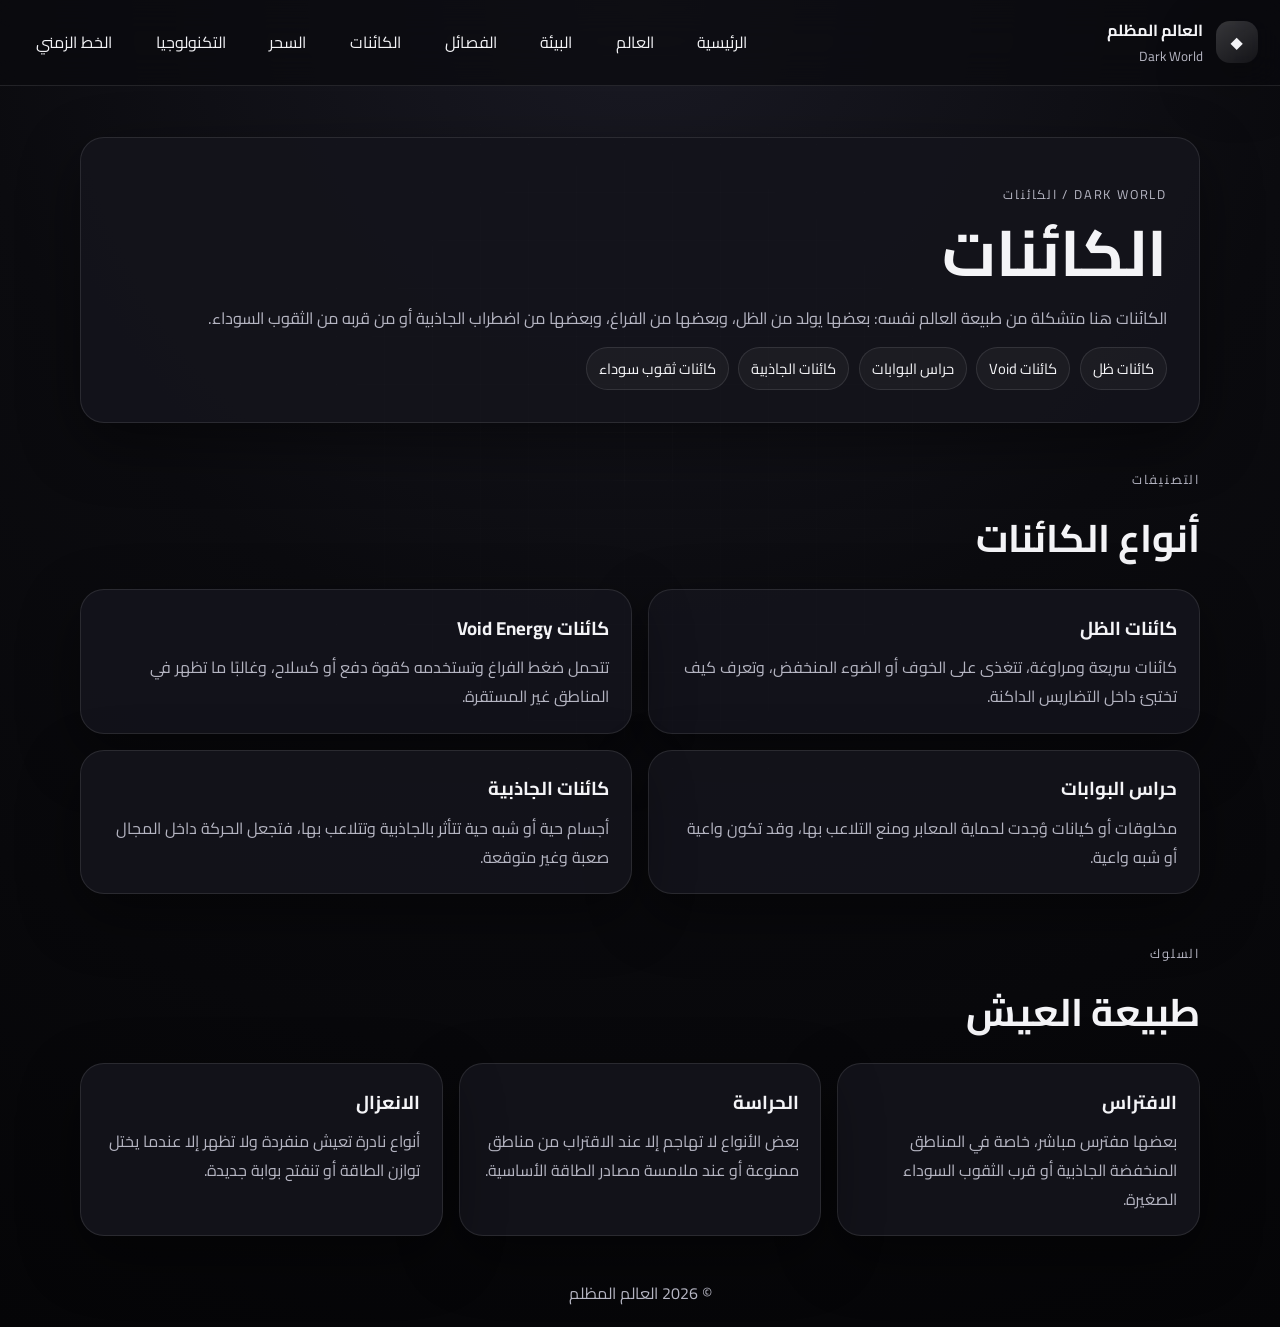
==== pages/creatures.html @ 17aea0c6 "Add creatures page for Dark World" ====
<!DOCTYPE html>
<html lang="ar" dir="rtl">
<head>
  <meta charset="UTF-8" />
  <meta name="viewport" content="width=device-width, initial-scale=1.0" />
  <title>الكائنات | Dark World</title>
  <meta name="description" content="أنواع الكائنات التي تعيش في العالم المظلم وبيئاتها وطبيعتها وخطورتها." />
  <link rel="preconnect" href="https://fonts.googleapis.com">
  <link rel="preconnect" href="https://fonts.gstatic.com" crossorigin>
  <link href="https://fonts.googleapis.com/css2?family=Cairo:wght@400;600;700;800&display=swap" rel="stylesheet">
  <link rel="stylesheet" href="../styles.css" />
</head>
<body>
  <div class="bg-grid"></div>
  <header class="site-header">
    <a class="brand" href="../index.html"><span class="brand-mark">◆</span><span><strong>العالم المظلم</strong><small>Dark World</small></span></a>
    <button class="menu-btn" id="menuBtn" aria-label="فتح القائمة" aria-expanded="false">☰</button>
    <nav class="nav" id="nav">
      <a href="../index.html">الرئيسية</a><a href="world.html">العالم</a><a href="environment.html">البيئة</a><a href="factions.html">الفصائل</a><a href="creatures.html">الكائنات</a><a href="magic.html">السحر</a><a href="technology.html">التكنولوجيا</a><a href="timeline.html">الخط الزمني</a>
    </nav>
  </header>
  <main>
    <section class="page-hero"><div class="hero-copy"><p class="eyebrow">Dark World / الكائنات</p><h1>الكائنات</h1><p class="page-subtitle">الكائنات هنا متشكلة من طبيعة العالم نفسه: بعضها يولد من الظل، وبعضها من الفراغ، وبعضها من اضطراب الجاذبية أو من قربه من الثقوب السوداء.</p><div class="badge-list"><span class="badge">كائنات ظل</span><span class="badge">كائنات Void</span><span class="badge">حراس البوابات</span><span class="badge">كائنات الجاذبية</span><span class="badge">كائنات ثقوب سوداء</span></div></div></section>

    <section class="section">
      <div class="section-head"><p>التصنيفات</p><h2>أنواع الكائنات</h2></div>
      <div class="page-grid two">
        <article class="page-block"><h3>كائنات الظل</h3><p>كائنات سريعة ومراوغة، تتغذى على الخوف أو الضوء المنخفض، وتعرف كيف تختبئ داخل التضاريس الداكنة.</p></article>
        <article class="page-block"><h3>كائنات Void Energy</h3><p>تتحمل ضغط الفراغ وتستخدمه كقوة دفع أو كسلاح، وغالبًا ما تظهر في المناطق غير المستقرة.</p></article>
        <article class="page-block"><h3>حراس البوابات</h3><p>مخلوقات أو كيانات وُجدت لحماية المعابر ومنع التلاعب بها، وقد تكون واعية أو شبه واعية.</p></article>
        <article class="page-block"><h3>كائنات الجاذبية</h3><p>أجسام حية أو شبه حية تتأثر بالجاذبية وتتلاعب بها، فتجعل الحركة داخل المجال صعبة وغير متوقعة.</p></article>
      </div>
    </section>

    <section class="section">
      <div class="section-head"><p>السلوك</p><h2>طبيعة العيش</h2></div>
      <div class="cards three">
        <article class="card"><h3>الافتراس</h3><p>بعضها مفترس مباشر، خاصة في المناطق المنخفضة الجاذبية أو قرب الثقوب السوداء الصغيرة.</p></article>
        <article class="card"><h3>الحراسة</h3><p>بعض الأنواع لا تهاجم إلا عند الاقتراب من مناطق ممنوعة أو عند ملامسة مصادر الطاقة الأساسية.</p></article>
        <article class="card"><h3>الانعزال</h3><p>أنواع نادرة تعيش منفردة ولا تظهر إلا عندما يختل توازن الطاقة أو تنفتح بوابة جديدة.</p></article>
      </div>
    </section>
  </main>
  <footer class="footer"><p>© <span id="year"></span> العالم المظلم</p></footer>
  <script src="../script.js"></script>
</body>
</html>
---- styles.css ----
:root {
  --bg: #0b0b0f;
  --panel: rgba(20, 20, 28, 0.92);
  --panel-2: rgba(255, 255, 255, 0.04);
  --text: #f4f4f7;
  --muted: #b5b5c2;
  --line: rgba(255, 255, 255, 0.10);
  --accent: #e5e5e5;
  --shadow: 0 20px 60px rgba(0, 0, 0, 0.45);
}

* { box-sizing: border-box; }
html { scroll-behavior: smooth; }
body {
  margin: 0;
  font-family: 'Cairo', system-ui, sans-serif;
  background: radial-gradient(circle at top, #1a1a24 0%, #0b0b0f 45%, #050507 100%);
  color: var(--text);
  line-height: 1.8;
}

a { color: inherit; text-decoration: none; }
button { font: inherit; }

.bg-grid {
  position: fixed;
  inset: 0;
  pointer-events: none;
  background-image:
    linear-gradient(rgba(255,255,255,0.03) 1px, transparent 1px),
    linear-gradient(90deg, rgba(255,255,255,0.03) 1px, transparent 1px);
  background-size: 48px 48px;
  mask-image: radial-gradient(circle at center, black, transparent 85%);
  opacity: 0.4;
}

.site-header {
  position: sticky;
  top: 0;
  z-index: 20;
  display: flex;
  align-items: center;
  justify-content: space-between;
  gap: 1rem;
  padding: 1rem 1.4rem;
  backdrop-filter: blur(18px);
  background: rgba(10, 10, 14, 0.72);
  border-bottom: 1px solid var(--line);
}

.brand {
  display: inline-flex;
  align-items: center;
  gap: 0.8rem;
}
.brand strong { display: block; font-size: 1rem; }
.brand small { display: block; color: var(--muted); }
.brand-mark {
  width: 42px;
  height: 42px;
  border-radius: 14px;
  display: grid;
  place-items: center;
  background: linear-gradient(145deg, rgba(255,255,255,0.18), rgba(255,255,255,0.04));
  box-shadow: var(--shadow);
}

.nav {
  display: flex;
  align-items: center;
  gap: 1rem;
  flex-wrap: wrap;
}
.nav a, .lang-btn {
  color: var(--text);
  padding: 0.55rem 0.8rem;
  border-radius: 999px;
  border: 1px solid transparent;
}
.nav a:hover, .lang-btn:hover {
  background: var(--panel-2);
  border-color: var(--line);
}
.lang-btn, .menu-btn {
  background: rgba(255,255,255,0.04);
  color: var(--text);
  border: 1px solid var(--line);
  cursor: pointer;
}
.menu-btn { display: none; width: 42px; height: 42px; border-radius: 12px; }

main { width: min(1120px, calc(100% - 2rem)); margin: 0 auto; }
.hero {
  display: grid;
  grid-template-columns: 1.5fr 0.9fr;
  gap: 1.2rem;
  padding: 4.4rem 0 2rem;
  align-items: stretch;
}
.hero-copy, .hero-panel, .card, .contact, .timeline-item, .page-block {
  background: var(--panel);
  border: 1px solid var(--line);
  border-radius: 24px;
  box-shadow: var(--shadow);
}
.hero-copy { padding: 2rem; }
.hero-panel { padding: 1.2rem; display: grid; gap: 1rem; }
.eyebrow, .section-head p {
  text-transform: uppercase;
  letter-spacing: 0.14em;
  color: var(--muted);
  font-size: 0.8rem;
}
h1 { font-size: clamp(2.4rem, 5vw, 4.8rem); line-height: 1.08; margin: 0.2rem 0 1rem; }
.lead { color: var(--muted); font-size: 1.08rem; margin: 0 0 1.4rem; }
.hero-actions { display: flex; flex-wrap: wrap; gap: 0.8rem; }
.btn {
  display: inline-flex;
  align-items: center;
  justify-content: center;
  padding: 0.9rem 1.2rem;
  border-radius: 999px;
  border: 1px solid var(--line);
}
.btn.primary { background: var(--text); color: #09090d; font-weight: 800; }
.btn.secondary { background: rgba(255,255,255,0.04); }

.stat {
  padding: 1rem 1.1rem;
  border-radius: 18px;
  background: rgba(255,255,255,0.04);
  border: 1px solid rgba(255,255,255,0.06);
}
.stat span { color: var(--muted); font-size: 0.9rem; display: block; margin-bottom: 0.3rem; }
.stat strong { font-size: 1rem; }

.section { padding: 1rem 0 1.2rem; }
.section-head { margin-bottom: 1rem; }
.section-head h2 { margin: 0; font-size: clamp(1.6rem, 3vw, 2.5rem); }
.cards { display: grid; gap: 1rem; }
.cards.two { grid-template-columns: repeat(2, minmax(0, 1fr)); }
.cards.three { grid-template-columns: repeat(3, minmax(0, 1fr)); }
.card, .contact, .page-block { padding: 1.35rem; }
.card h3, .timeline-item h3, .page-block h3 { margin-top: 0; margin-bottom: 0.5rem; }
.card p, .timeline-item p, .contact p, .page-block p { margin: 0; color: var(--muted); }

.character { display: flex; gap: 1rem; align-items: center; }
.avatar {
  width: 56px;
  height: 56px;
  border-radius: 18px;
  display: grid;
  place-items: center;
  background: linear-gradient(145deg, #f4f4f7, #8d8d97);
  color: #0a0a0d;
  font-weight: 800;
  flex: none;
}

.timeline { display: grid; gap: 1rem; }
.timeline-item {
  display: grid;
  grid-template-columns: 70px 1fr;
  gap: 1rem;
  align-items: start;
  padding: 1.25rem;
}
.timeline-item span {
  width: 58px;
  height: 58px;
  border-radius: 18px;
  display: grid;
  place-items: center;
  background: rgba(255,255,255,0.08);
  font-weight: 800;
}

.page-hero {
  padding: 3.2rem 0 1rem;
}
.page-hero .hero-copy {
  padding: 2rem;
}
.page-subtitle {
  color: var(--muted);
  margin: 0 0 0.9rem;
  font-size: 1.02rem;
}
.page-grid {
  display: grid;
  gap: 1rem;
}
.page-grid.two {
  grid-template-columns: repeat(2, minmax(0, 1fr));
}
.page-grid.three {
  grid-template-columns: repeat(3, minmax(0, 1fr));
}
.badge-list {
  display: flex;
  flex-wrap: wrap;
  gap: 0.6rem;
  margin-top: 0.8rem;
}
.badge {
  border: 1px solid var(--line);
  background: rgba(255,255,255,0.04);
  padding: 0.45rem 0.75rem;
  border-radius: 999px;
  color: var(--text);
  font-size: 0.92rem;
}

.contact { margin: 0 0 2rem; }
.footer {
  width: min(1120px, calc(100% - 2rem));
  margin: 0 auto 1.2rem;
  color: var(--muted);
  text-align: center;
  padding-top: 0.5rem;
}

@media (max-width: 900px) {
  .hero, .cards.two, .cards.three, .page-grid.two, .page-grid.three { grid-template-columns: 1fr; }
  .site-header { flex-wrap: wrap; }
  .menu-btn { display: inline-grid; place-items: center; }
  .nav {
    display: none;
    width: 100%;
    flex-direction: column;
    align-items: stretch;
    padding-top: 0.5rem;
  }
  .nav.open { display: flex; }
  .nav a, .lang-btn { width: 100%; text-align: center; }
  main { width: min(1120px, calc(100% - 1rem)); }
}
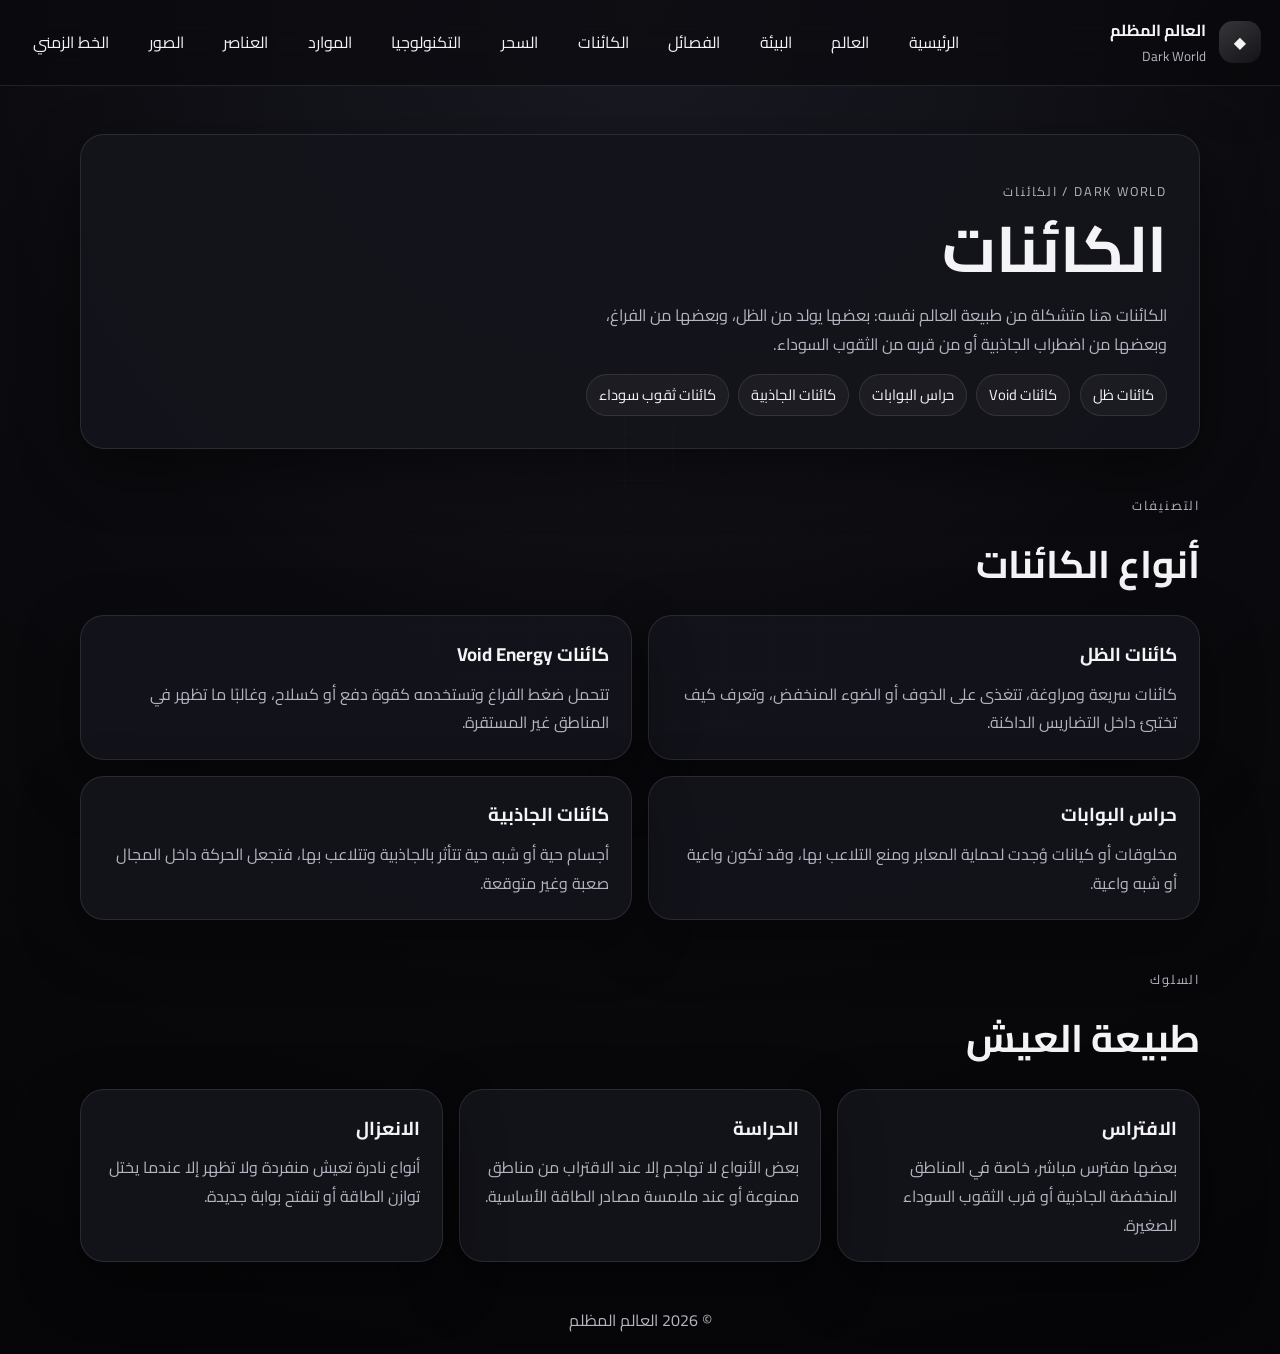
==== commit c3019b59: "Add gallery link to creatures page nav" ====
--- a/pages/creatures.html
+++ b/pages/creatures.html
@@ -16,7 +16,7 @@
     <a class="brand" href="../index.html"><span class="brand-mark">◆</span><span><strong>العالم المظلم</strong><small>Dark World</small></span></a>
     <button class="menu-btn" id="menuBtn" aria-label="فتح القائمة" aria-expanded="false">☰</button>
     <nav class="nav" id="nav">
-      <a href="../index.html">الرئيسية</a><a href="world.html">العالم</a><a href="environment.html">البيئة</a><a href="factions.html">الفصائل</a><a href="creatures.html">الكائنات</a><a href="magic.html">السحر</a><a href="technology.html">التكنولوجيا</a><a href="timeline.html">الخط الزمني</a>
+      <a href="../index.html">الرئيسية</a><a href="world.html">العالم</a><a href="environment.html">البيئة</a><a href="factions.html">الفصائل</a><a href="creatures.html">الكائنات</a><a href="magic.html">السحر</a><a href="technology.html">التكنولوجيا</a><a href="resources.html">الموارد</a><a href="elements.html">العناصر</a><a href="gallery.html">الصور</a><a href="timeline.html">الخط الزمني</a>
     </nav>
   </header>
   <main>
--- a/styles.css
+++ b/styles.css
@@ -13,6 +13,7 @@
 html { scroll-behavior: smooth; }
 body {
   margin: 0;
+  overflow-x: hidden;
   font-family: 'Cairo', system-ui, sans-serif;
   background: radial-gradient(circle at top, #1a1a24 0%, #0b0b0f 45%, #050507 100%);
   color: var(--text);
@@ -21,6 +22,7 @@
 
 a { color: inherit; text-decoration: none; }
 button { font: inherit; }
+img, video, canvas, svg { max-width: 100%; height: auto; }
 
 .bg-grid {
   position: fixed;
@@ -41,8 +43,8 @@
   display: flex;
   align-items: center;
   justify-content: space-between;
-  gap: 1rem;
-  padding: 1rem 1.4rem;
+  gap: 0.85rem;
+  padding: 1rem 1.2rem;
   backdrop-filter: blur(18px);
   background: rgba(10, 10, 14, 0.72);
   border-bottom: 1px solid var(--line);
@@ -52,6 +54,7 @@
   display: inline-flex;
   align-items: center;
   gap: 0.8rem;
+  min-width: 0;
 }
 .brand strong { display: block; font-size: 1rem; }
 .brand small { display: block; color: var(--muted); }
@@ -63,19 +66,22 @@
   place-items: center;
   background: linear-gradient(145deg, rgba(255,255,255,0.18), rgba(255,255,255,0.04));
   box-shadow: var(--shadow);
+  flex: none;
 }
 
 .nav {
   display: flex;
   align-items: center;
-  gap: 1rem;
+  gap: 0.75rem;
   flex-wrap: wrap;
+  justify-content: flex-end;
 }
 .nav a, .lang-btn {
   color: var(--text);
   padding: 0.55rem 0.8rem;
   border-radius: 999px;
   border: 1px solid transparent;
+  white-space: nowrap;
 }
 .nav a:hover, .lang-btn:hover {
   background: var(--panel-2);
@@ -87,23 +93,23 @@
   border: 1px solid var(--line);
   cursor: pointer;
 }
-.menu-btn { display: none; width: 42px; height: 42px; border-radius: 12px; }
+.menu-btn { display: none; width: 42px; height: 42px; border-radius: 12px; flex: none; }
 
 main { width: min(1120px, calc(100% - 2rem)); margin: 0 auto; }
 .hero {
   display: grid;
   grid-template-columns: 1.5fr 0.9fr;
   gap: 1.2rem;
-  padding: 4.4rem 0 2rem;
+  padding: 4rem 0 2rem;
   align-items: stretch;
 }
-.hero-copy, .hero-panel, .card, .contact, .timeline-item, .page-block {
+.hero-copy, .hero-panel, .card, .contact, .timeline-item, .page-block, .image-card {
   background: var(--panel);
   border: 1px solid var(--line);
   border-radius: 24px;
   box-shadow: var(--shadow);
 }
-.hero-copy { padding: 2rem; }
+.hero-copy { padding: 2rem; min-width: 0; }
 .hero-panel { padding: 1.2rem; display: grid; gap: 1rem; }
 .eyebrow, .section-head p {
   text-transform: uppercase;
@@ -111,8 +117,8 @@
   color: var(--muted);
   font-size: 0.8rem;
 }
-h1 { font-size: clamp(2.4rem, 5vw, 4.8rem); line-height: 1.08; margin: 0.2rem 0 1rem; }
-.lead { color: var(--muted); font-size: 1.08rem; margin: 0 0 1.4rem; }
+h1 { font-size: clamp(2.2rem, 5vw, 4.8rem); line-height: 1.08; margin: 0.2rem 0 1rem; }
+.lead { color: var(--muted); font-size: 1.08rem; margin: 0 0 1.4rem; max-width: 62ch; }
 .hero-actions { display: flex; flex-wrap: wrap; gap: 0.8rem; }
 .btn {
   display: inline-flex;
@@ -136,11 +142,11 @@
 
 .section { padding: 1rem 0 1.2rem; }
 .section-head { margin-bottom: 1rem; }
-.section-head h2 { margin: 0; font-size: clamp(1.6rem, 3vw, 2.5rem); }
+.section-head h2 { margin: 0; font-size: clamp(1.5rem, 3vw, 2.5rem); }
 .cards { display: grid; gap: 1rem; }
 .cards.two { grid-template-columns: repeat(2, minmax(0, 1fr)); }
 .cards.three { grid-template-columns: repeat(3, minmax(0, 1fr)); }
-.card, .contact, .page-block { padding: 1.35rem; }
+.card, .contact, .page-block { padding: 1.35rem; min-width: 0; }
 .card h3, .timeline-item h3, .page-block h3 { margin-top: 0; margin-bottom: 0.5rem; }
 .card p, .timeline-item p, .contact p, .page-block p { margin: 0; color: var(--muted); }
 
@@ -175,27 +181,17 @@
   font-weight: 800;
 }
 
-.page-hero {
-  padding: 3.2rem 0 1rem;
-}
-.page-hero .hero-copy {
-  padding: 2rem;
-}
+.page-hero { padding: 3rem 0 1rem; }
+.page-hero .hero-copy { padding: 2rem; }
 .page-subtitle {
   color: var(--muted);
   margin: 0 0 0.9rem;
   font-size: 1.02rem;
-}
-.page-grid {
-  display: grid;
-  gap: 1rem;
-}
-.page-grid.two {
-  grid-template-columns: repeat(2, minmax(0, 1fr));
-}
-.page-grid.three {
-  grid-template-columns: repeat(3, minmax(0, 1fr));
-}
+  max-width: 68ch;
+}
+.page-grid { display: grid; gap: 1rem; }
+.page-grid.two { grid-template-columns: repeat(2, minmax(0, 1fr)); }
+.page-grid.three { grid-template-columns: repeat(3, minmax(0, 1fr)); }
 .badge-list {
   display: flex;
   flex-wrap: wrap;
@@ -211,6 +207,51 @@
   font-size: 0.92rem;
 }
 
+.feature-image {
+  width: 100%;
+  aspect-ratio: 16 / 9;
+  overflow: hidden;
+  border-radius: 22px;
+  border: 1px solid var(--line);
+  background: rgba(255,255,255,0.03);
+}
+.feature-image img {
+  width: 100%;
+  height: 100%;
+  object-fit: cover;
+  display: block;
+}
+.feature-caption {
+  margin-top: 0.75rem;
+  color: var(--muted);
+  font-size: 0.95rem;
+}
+
+.image-grid {
+  display: grid;
+  gap: 1rem;
+  grid-template-columns: repeat(2, minmax(0, 1fr));
+}
+.image-card {
+  overflow: hidden;
+}
+.image-card figure { margin: 0; }
+.image-card img {
+  width: 100%;
+  aspect-ratio: 16 / 10;
+  object-fit: cover;
+  display: block;
+}
+.image-card figcaption {
+  padding: 1rem 1.05rem 1.15rem;
+  color: var(--muted);
+}
+.image-card figcaption strong {
+  color: var(--text);
+  display: block;
+  margin-bottom: 0.25rem;
+}
+
 .contact { margin: 0 0 2rem; }
 .footer {
   width: min(1120px, calc(100% - 2rem));
@@ -220,9 +261,14 @@
   padding-top: 0.5rem;
 }
 
+@media (max-width: 1100px) {
+  .hero { grid-template-columns: 1fr; }
+  .cards.three, .page-grid.three { grid-template-columns: repeat(2, minmax(0, 1fr)); }
+  .image-grid { grid-template-columns: 1fr; }
+}
+
 @media (max-width: 900px) {
-  .hero, .cards.two, .cards.three, .page-grid.two, .page-grid.three { grid-template-columns: 1fr; }
-  .site-header { flex-wrap: wrap; }
+  .site-header { align-items: flex-start; }
   .menu-btn { display: inline-grid; place-items: center; }
   .nav {
     display: none;
@@ -230,8 +276,37 @@
     flex-direction: column;
     align-items: stretch;
     padding-top: 0.5rem;
+    justify-content: stretch;
   }
   .nav.open { display: flex; }
   .nav a, .lang-btn { width: 100%; text-align: center; }
+  .hero { padding-top: 2.6rem; }
+  .hero-copy, .page-hero .hero-copy { padding: 1.4rem; }
+  .page-hero { padding-top: 2rem; }
+  .cards.two, .cards.three, .page-grid.two, .page-grid.three { grid-template-columns: 1fr; }
   main { width: min(1120px, calc(100% - 1rem)); }
 }
+
+@media (max-width: 560px) {
+  .site-header { padding: 0.85rem 0.85rem; }
+  .brand small { display: none; }
+  .brand strong { font-size: 0.95rem; }
+  .brand-mark { width: 38px; height: 38px; border-radius: 12px; }
+  h1 { font-size: clamp(1.9rem, 9vw, 3rem); }
+  .lead, .page-subtitle { font-size: 0.98rem; line-height: 1.7; }
+  .btn, .nav a, .lang-btn { padding: 0.8rem 0.95rem; }
+  .hero-copy, .page-hero .hero-copy, .card, .contact, .page-block, .timeline-item, .image-card { border-radius: 18px; }
+  .hero-panel { padding: 1rem; }
+  .stat { padding: 0.9rem 1rem; }
+  .timeline-item { grid-template-columns: 58px 1fr; gap: 0.8rem; }
+  .timeline-item span { width: 50px; height: 50px; border-radius: 14px; }
+  .badge { font-size: 0.88rem; padding: 0.4rem 0.68rem; }
+}
+
+@media (max-width: 380px) {
+  main { width: min(1120px, calc(100% - 0.7rem)); }
+  .hero-copy, .page-hero .hero-copy, .card, .contact, .page-block { padding: 1rem; }
+  .hero-actions { gap: 0.65rem; }
+  .btn { width: 100%; }
+  .menu-btn { width: 40px; height: 40px; }
+}
